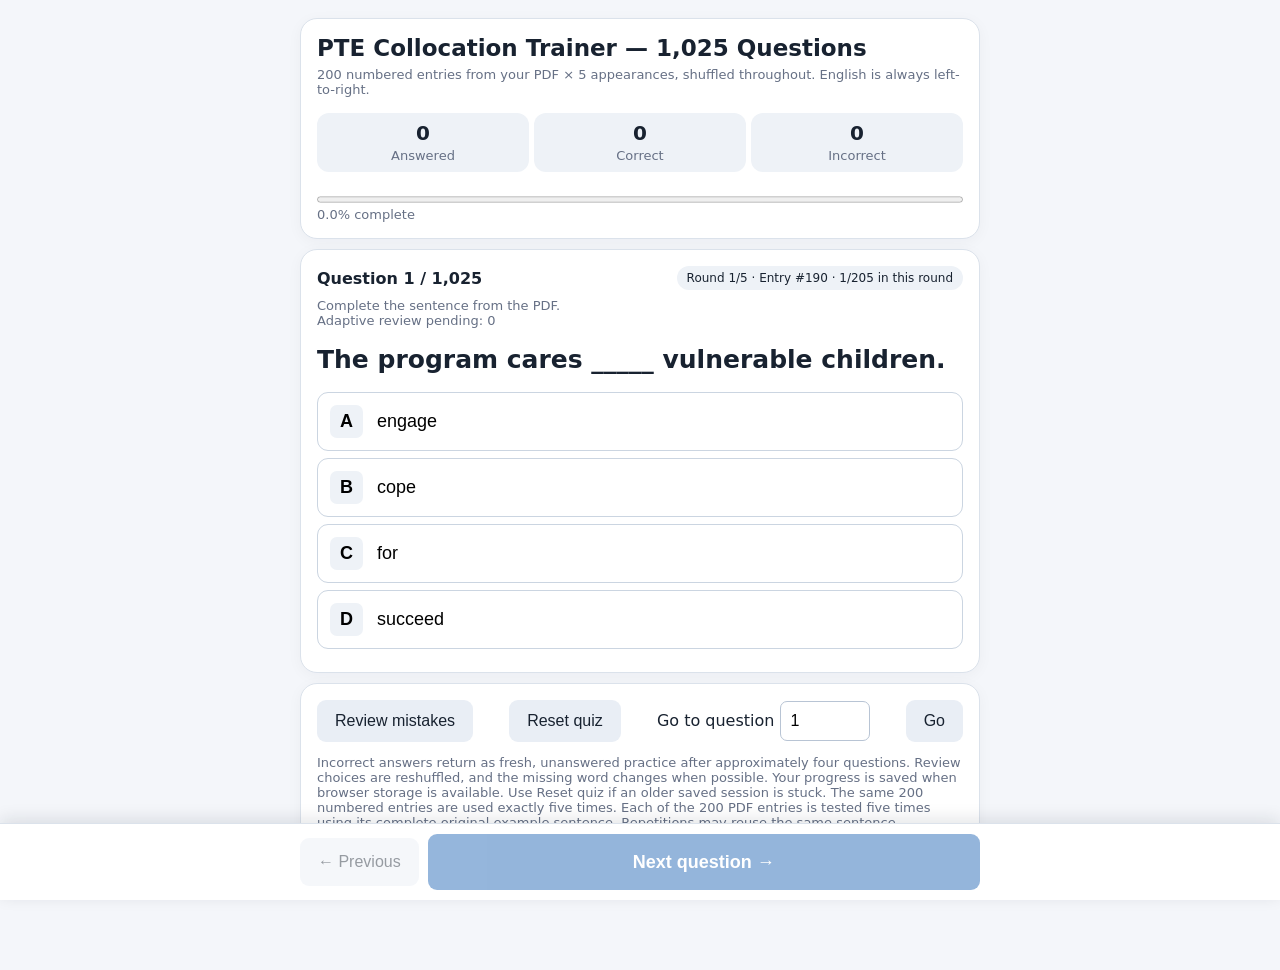
==== index.html @ 018205e3 "Publish PTE collocation trainer" ====
<!doctype html><html lang="en" dir="ltr"><head><meta charset="utf-8"><meta name="viewport" content="width=device-width,initial-scale=1"><title>PTE Trainer - Verified v6</title><style>*{box-sizing:border-box}body{font:16px system-ui,Arial,sans-serif;background:#f4f6fa;color:#182230;margin:0;padding:8px 10px 100px;direction:ltr;text-align:left}.wrap{max-width:680px;margin:auto}.card{background:white;border:1px solid #dbe2eb;border-radius:17px;padding:16px;margin:10px 0;box-shadow:0 3px 15px #1018280a}h1{font-size:23px;margin:0 0 6px}.muted{color:#667085;font-size:13px}.stats{display:grid;grid-template-columns:repeat(3,1fr);gap:10px}.stat{background:#eef2f7;border-radius:12px;padding:13px;text-align:center}.stat b{display:block;font-size:24px}progress{width:100%;height:13px;accent-color:#1264bd}.question{font-size:clamp(19px,5vw,25px);font-weight:650;line-height:1.45;direction:ltr;text-align:left;margin:14px 0;overflow-wrap:anywhere}.option{display:flex;gap:14px;align-items:center;width:100%;background:white;border:1.5px solid #cbd5e1;border-radius:11px;padding:12px;margin:7px 0;text-align:left;direction:ltr;font-size:18px;cursor:pointer}.option:disabled{cursor:default;opacity:1;color:#182230}.option.good{border-color:#13966b;background:#eaf8f1}.option.bad{border-color:#d64b4b;background:#fff0f0}.key{font-weight:700;background:#eef2f7;border-radius:7px;padding:6px 10px}button.action{border:0;background:#145db1;color:white;padding:12px 18px;border-radius:9px;font-size:16px;cursor:pointer}button.secondary{background:#e9eef5;color:#182230}button:disabled{opacity:.45;cursor:default}.controls{display:flex;gap:9px;flex-wrap:wrap;align-items:center;justify-content:space-between}.feedback{border-left:4px solid #159267;background:#f3f8f5;padding:14px;border-radius:7px;margin:15px 0}.feedback.error{border-left-color:#d64b4b;background:#fff4f4}.explanation{direction:ltr;text-align:left;font-size:15px}.hidden{display:none}input{width:90px;padding:10px;border:1px solid #b8c4d4;border-radius:7px;font-size:16px}#reviewList{max-height:360px;overflow:auto}.small{font-size:13px}.pill{border-radius:20px;background:#eef2f7;padding:5px 10px;font-size:12px} .navdock{position:fixed;bottom:0;left:0;right:0;z-index:20;background:#fffffffa;backdrop-filter:blur(10px);border-top:1px solid #dbe2eb;padding:10px max(12px, calc((100vw - 680px)/2)) calc(10px + env(safe-area-inset-bottom));margin-top:10px;box-shadow:0 -4px 16px #1018281c}.navdock #next{min-height:56px;flex:1;font-weight:750;font-size:18px}.navdock #prev{min-height:48px}.feedback{margin:9px 0;padding:10px}.feedback p{margin:7px 0}.stats{gap:5px}.stat{padding:8px}.stat b{font-size:20px}.option{min-height:52px}.question{min-height:0}@media(max-width:480px){h1{font-size:20px}.card{border-radius:14px}.pill{font-size:11px}.controls{gap:7px}.navdock #prev{padding:10px;font-size:13px}} </style></head><body><main class="wrap"><div class="card"><h1>PTE Collocation Trainer — 1,000 Questions</h1><div class="muted">200 numbered entries from your PDF × 5 appearances, shuffled throughout. English is always left-to-right.</div><div class="stats" style="margin:16px 0"><div class="stat"><b id="done">0</b><span class="muted">Answered</span></div><div class="stat"><b id="right">0</b><span class="muted">Correct</span></div><div class="stat"><b id="wrong">0</b><span class="muted">Incorrect</span></div></div><progress id="bar" max="1000" value="0"></progress><div class="muted" id="pct">0% complete</div></div><section class="card" id="quiz"><div class="controls"><strong id="number"></strong><span class="pill" id="source"></span></div><div class="muted" style="margin-top:8px">Complete the sentence from the PDF.</div><div id="reviewStatus" class="muted small"></div><div class="question" id="prompt"></div><div id="options"></div><div id="feedback" class="feedback hidden" aria-live="polite"></div><div class="controls navdock"><button class="action secondary" id="prev">← Previous</button><button class="action" id="next">Next question →</button></div></section><section class="card"><div class="controls"><button class="action secondary" id="review">Review mistakes</button><button class="action secondary" id="reset">Reset quiz</button><label>Go to question <input id="jump" type="number" min="1" max="1000" value="1"></label><button class="action secondary" id="go">Go</button></div><div id="reviewList" class="hidden"></div><p class="muted small">Incorrect answers return as fresh, unanswered practice after approximately four questions. Review choices are reshuffled, and the missing word changes when possible. Your progress is saved when browser storage is available. Use Reset quiz if an older saved session is stuck. The same 200 numbered entries are used exactly five times. Each of the 200 PDF entries is tested five times using its complete original example sentence. Repetitions may reuse the same sentence.</p></section></main><script>
const source=[[1, "significant impact"], [2, "growing concern"], [3, "widespread belief"], [4, "crucial role"], [5, "key factor"], [6, "fundamental principle"], [7, "major challenge"], [8, "potential benefits"], [9, "extensive research"], [10, "robust evidence"], [11, "common practice"], [12, "urgent need"], [13, "comprehensive review"], [14, "broad consensus"], [15, "substantial increase"], [16, "rapid growth"], [17, "critical issue"], [18, "vital importance"], [19, "complex process"], [20, "long-term effects"], [21, "short-term gains"], [22, "primary source"], [23, "secondary source"], [24, "central argument"], [25, "leading cause"], [26, "distinct advantage"], [27, "inherent risk"], [28, "remarkable achievement"], [29, "lasting impact"], [30, "immediate consequences"], [31, "valuable insights"], [32, "reasonable explanation"], [33, "plausible hypothesis"], [34, "compelling argument"], [35, "severe limitations"], [36, "notable exception"], [37, "striking contrast"], [38, "significant challenge"], [39, "relevant information"], [40, "accurate data"], [41, "sustainable development"], [42, "valuable insights"], [43, "academic performance"], [44, "economic growth"], [45, "cultural diversity"], [46, "global trade"], [47, "social inequality"], [48, "public awareness"], [49, "human behaviour"], [50, "natural resources"], [51, "conduct research"], [52, "raise awareness"], [53, "reach a consensus"], [54, "reach a conclusion"], [55, "draw a conclusion"], [56, "draw attention"], [57, "provide evidence"], [58, "provide insight"], [59, "play a role"], [60, "pose a threat"], [61, "pose a challenge"], [62, "take action"], [63, "take measures"], [64, "make progress"], [65, "make a decision"], [66, "make a contribution"], [67, "express an opinion"], [68, "carry out a study"], [69, "gather information"], [70, "obtain permission"], [71, "launch a campaign"], [72, "implement a policy"], [73, "adopt an approach"], [74, "achieve a goal"], [75, "meet a target"], [76, "meet demand"], [77, "meet a need"], [78, "overcome obstacles"], [79, "tackle a problem"], [80, "address an issue"], [81, "face challenges"], [82, "solve a problem"], [83, "ask a question"], [84, "answer a question"], [85, "raise a question"], [86, "give an example"], [87, "set an example"], [88, "follow a pattern"], [89, "break a record"], [90, "save time"], [91, "save money"], [92, "spend time"], [93, "gain experience"], [94, "gain access"], [95, "lose interest"], [96, "pay attention"], [97, "take responsibility"], [98, "take advantage"], [99, "take risks"], [100, "meet expectations"], [101, "climate change"], [102, "population growth"], [103, "market demand"], [104, "consumer behaviour"], [105, "policy framework"], [106, "research findings"], [107, "data analysis"], [108, "supply chain"], [109, "income inequality"], [110, "gender equality"], [111, "human rights"], [112, "public opinion"], [113, "government policy"], [114, "market value"], [115, "job opportunity"], [116, "life expectancy"], [117, "risk factor"], [118, "case study"], [119, "time frame"], [120, "role model"], [121, "peer pressure"], [122, "quality control"], [123, "customer service"], [124, "family background"], [125, "decision-making"], [126, "highly effective"], [127, "highly controversial"], [128, "widely recognised"], [129, "widely accepted"], [130, "deeply rooted"], [131, "deeply concerned"], [132, "closely linked"], [133, "closely related"], [134, "extremely important"], [135, "extremely difficult"], [136, "fundamentally different"], [137, "fundamentally changed"], [138, "significantly higher"], [139, "significantly lower"], [140, "perfectly suited"], [141, "entirely dependent"], [142, "partly responsible"], [143, "directly involved"], [144, "strongly influenced"], [145, "strictly prohibited"], [146, "relatively stable"], [147, "remarkably similar"], [148, "increasingly popular"], [149, "readily available"], [150, "universally acknowledged"], [151, "aware of"], [152, "consistent with"], [153, "responsible for"], [154, "subject to"], [155, "dependent on"], [156, "opposed to"], [157, "relevant to"], [158, "similar to"], [159, "essential to"], [160, "vulnerable to"], [161, "capable of"], [162, "typical of"], [163, "critical of"], [164, "familiar with"], [165, "different from"], [166, "compatible with"], [167, "accessible to"], [168, "beneficial to"], [169, "suitable for"], [170, "proud of"], [171, "contribute to"], [172, "result in"], [173, "rely on"], [174, "depend on"], [175, "account for"], [176, "focus on"], [177, "refer to"], [178, "deal with"], [179, "cope with"], [180, "benefit from"], [181, "suffer from"], [182, "participate in"], [183, "engage in"], [184, "agree with"], [185, "apply for"], [186, "consist of"], [187, "succeed in"], [188, "interfere with"], [189, "specialise in"], [190, "care for"], [191, "an increase in"], [192, "a decline in"], [193, "a rise in"], [194, "a fall in"], [195, "approach to"], [196, "access to"], [197, "demand for"], [198, "response to"], [199, "lack of"], [200, "alternative to"]];
source[source.findIndex(([id])=>id===42)]=[42,"clear distinction"];
source.push([201,"strong correlation"],[202,"practical implications"],[203,"empirical evidence"],[204,"address concerns"],[205,"broaden horizons"]);
function makeRand(seed){return()=>{seed=(Math.imul(seed,1664525)+1013904223)>>>0;return seed/4294967296}}
const STORAGE_VERSION='v8';
const ORDER_SEED_KEY='pte_order_seed_v8';
const REVIEW_INTERVAL=2;
function newSeed(){const values=new Uint32Array(1);if(globalThis.crypto?.getRandomValues){globalThis.crypto.getRandomValues(values);return values[0]}return(Date.now()^Math.floor(Math.random()*4294967296))>>>0}
let quizSeed;try{const storedSeed=localStorage.getItem(ORDER_SEED_KEY);quizSeed=storedSeed===null?NaN:Number(storedSeed);if(!Number.isInteger(quizSeed)||quizSeed<0||quizSeed>4294967295){quizSeed=newSeed();localStorage.setItem(ORDER_SEED_KEY,String(quizSeed))}}catch(e){quizSeed=newSeed()}
const random=makeRand(quizSeed);
const entries=source.map(([id,p])=>({id,p,group:id<=50?0:id<=100?1:id<=125?2:id<=150?3:id<=170?4:id<=190?5:6}));
const ROUND_SIZE=entries.length,TOTAL_QUESTIONS=ROUND_SIZE*5,LAST_INDEX=TOTAL_QUESTIONS-1;
let questions=[];for(let cycle=0;cycle<5;cycle++){let batch=entries.map(e=>({...e,cycle}));for(let i=batch.length-1;i>0;i--){let j=Math.floor(random()*(i+1));[batch[i],batch[j]]=[batch[j],batch[i]]}questions.push(...batch)}
const examples={"1": "The policy had a significant impact on poverty rates.", "2": "There is growing concern about data privacy.", "3": "There is a widespread belief that exercise improves mood.", "4": "Bees play a crucial role in pollination.", "5": "Education is a key factor in economic mobility.", "6": "Equality is a fundamental principle of democratic societies.", "7": "Climate change poses a major challenge for coastal cities.", "8": "Researchers highlighted the potential benefits of AI in medicine.", "9": "Extensive research has linked sleep to memory consolidation.", "10": "There is robust evidence that smoking causes lung disease.", "11": "Recycling has become a common practice in modern cities.", "12": "There is an urgent need for investment in public transport.", "13": "The report provides a comprehensive review of the sector.", "14": "There is a broad consensus among scientists on this issue.", "15": "The data showed a substantial increase in solar installations.", "16": "The region has seen rapid growth in its technology sector.", "17": "Water scarcity is a critical issue in arid regions.", "18": "Sleep is of vital importance for cognitive performance.", "19": "Protein synthesis is a complex process.", "20": "The study examined the long- term effects of early education.", "21": "Short-term gains often come at the cost of long-term stability.", "22": "Solar energy is a primary source of renewable power.", "23": "Journal articles are secondary sources in historical research.", "24": "The central argument of the paper is well-supported.", "25": "Smoking is a leading cause of preventable death.", "26": "Electric vehicles offer a distinct advantage in emissions.", "27": "There is an inherent risk in any new technology.", "28": "The telescope's launch was a remarkable achievement.", "29": "The reforms had a lasting impact on public education.", "30": "The storm had immediate consequences for local infrastructure.", "31": "The report offered valuable insights into consumer trends.", "32": "The researcher provided a reasonable explanation for the results.", "33": "The plausible hypothesis is that temperature drives migration.", "34": "The author makes a compelling argument for reform.", "35": "The study had severe limitations in sample size.", "36": "Denmark is a notable exception to this European trend.", "37": "There is a striking contrast between urban and rural outcomes.", "38": "Retention of older workers remains a significant challenge.", "39": "The report contains all the relevant information.", "40": "The analysis requires accurate data from multiple sources.", "41": "Sustainable development balances growth with environmental care.", "42": "The report offered valuable insights into consumer trends.", "43": "Sleep quality is linked to academic performance.", "44": "Economic growth has slowed in several advanced economies.", "45": "Cultural diversity is a strength of modern universities.", "46": "Global trade patterns have shifted since 2020.", "47": "Social inequality remains a pressing concern.", "48": "Campaigns aim to raise public awareness of recycling.", "49": "Human behaviour is shaped by both genetics and environment.", "50": "Many economies depend heavily on natural resources.", "51": "The team conducted research on deep-sea ecosystems.", "52": "The initiative aims to raise awareness of mental health.", "53": "The committee reached a consensus after long debate.", "54": "The researchers reached a conclusion after three years.", "55": "We cannot yet draw a firm conclusion from limited data.", "56": "The study draws attention to inequality in healthcare.", "57": "The fossil record provides evidence of rapid evolution.", "58": "The research provides insight into consumer decision-making.", "59": "Language plays a role in shaping cultural identity.", "60": "Invasive species pose a threat to local biodiversity.", "61": "Aging populations pose a challenge for healthcare systems.", "62": "Governments must take action on climate change.", "63": "The company took measures to reduce emissions.", "64": "The team has made significant progress on the project.", "65": "Investors must make a decision based on available information.", "66": "She made a major contribution to the field.", "67": "Participants were invited to express an opinion.", "68": "Researchers carried out a study on urban sleep patterns.", "69": "The survey gathered information from 5,000 households.", "70": "Researchers obtained permission before contacting participants.", "71": "The charity launched a campaign to improve literacy.", "72": "The city implemented a policy to reduce plastic waste.", "74": "Most students struggle to achieve this goal without support.", "75": "The company failed to meet its emissions target.", "76": "Supply could not meet demand during the peak season.", "77": "The new service aims to meet a growing need.", "78": "Startups often have to overcome significant obstacles.", "79": "Policymakers must tackle the problem of affordable housing.", "80": "The report addresses the issue of workplace stress.", "81": "Rural hospitals face particular challenges with staffing.", "82": "Technology alone cannot solve this problem.", "83": "The journalist asked a direct question.", "84": "The spokesperson refused to answer the question.", "86": "Let me give an example of how this works in practice.", "87": "The CEO wanted to set an example through her actions.", "88": "The migration follows a predictable seasonal pattern.", "89": "The athlete broke the world record in 2023.", "90": "Using templates can save time during preparation.", "91": "Switching suppliers could save the business money.", "92": "They spend time reviewing every submission.", "93": "Interns gain valuable experience during placement.", "94": "Only authorised staff gain access to the database.", "95": "Students lose interest when lessons are not engaging.", "96": "Drivers must pay attention to road conditions.", "97": "Managers should take responsibility for their decisions.", "98": "Some companies take advantage of tax loopholes.", "99": "Successful entrepreneurs take calculated risks.", "100": "The film failed to meet audience expectations.", "101": "Climate change is reshaping coastal ecosystems.", "102": "Population growth places pressure on urban services.", "103": "Market demand for electric vehicles is rising quickly.", "104": "Consumer behaviour has shifted since the pandemic.", "105": "A robust policy framework is essential for implementation.", "106": "The research findings were published in Nature.", "107": "The report includes detailed data analysis.", "108": "Global supply chains were disrupted during the crisis.", "109": "Income inequality has widened in many developed economies.", "110": "Gender equality remains a key policy objective.", "112": "Public opinion has shifted on this issue.", "113": "Government policy has strongly favoured renewable energy.", "114": "The company's market value has doubled since 2022.", "115": "The region offers many job opportunities in technology.", "116": "Life expectancy has risen steadily in most countries.", "117": "Smoking is a major risk factor for heart disease.", "118": "The report includes a case study of Copenhagen.", "119": "The project has a tight time frame.", "120": "Teachers serve as role models for young students.", "121": "Peer pressure strongly influences adolescent behaviour.", "122": "Strict quality control is essential in manufacturing.", "123": "Good customer service builds brand loyalty.", "124": "Family background influences educational outcomes.", "125": "Decision-making under uncertainty is a core skill.", "126": "The intervention was highly effective.", "127": "The policy remains highly controversial.", "128": "Her work is widely recognised in the field.", "129": "The theory is widely accepted among biologists.", "130": "The tradition is deeply rooted in local culture.", "131": "Residents are deeply concerned about flooding.", "132": "The two variables are closely linked.", "133": "These species are closely related.", "134": "Early detection is extremely important.", "135": "Quitting smoking can be extremely difficult.", "136": "The two models are fundamentally different.", "137": "The internet has fundamentally changed how we communicate.", "138": "Rural infection rates were significantly higher.", "139": "The new design has significantly lower energy use.", "140": "The soil is perfectly suited to vineyards.", "141": "The region is entirely dependent on seasonal tourism.", "142": "Industrial emissions are partly responsible for smog.", "143": "The CEO was directly involved in the negotiations.", "144": "The painter was strongly influenced by Impressionism.", "145": "Smoking is strictly prohibited in all public buildings.", "146": "The economy has remained relatively stable", "147": "The two languages are remarkably similar.", "148": "Electric bikes are becoming increasingly popular.", "149": "Information is now readily available online.", "150": "The threat is universally acknowledged by experts.", "151": "Investors should be aware of the risks.", "152": "The data is consistent with earlier studies.", "153": "Local councils are responsible for waste collection.", "154": "All applications are subject to review.", "155": "The economy is dependent on seasonal tourism.", "156": "Many residents are opposed to the new proposal.", "157": "These findings are relevant to urban planners.", "158": "This method is similar to previous approaches.", "159": "Good sleep is essential to cognitive function.", "160": "Coastal cities are vulnerable to flooding.", "162": "This behaviour is typical of the species.", "163": "The report was critical of current regulations.", "164": "Students should be familiar with the format.", "165": "This approach is different from traditional methods.", "166": "The software is compatible with most systems.", "167": "The service is accessible to everyone.", "168": "Exercise is beneficial to both body and mind.", "169": "This material is suitable for outdoor use.", "170": "The team is proud of their achievement.", "171": "Regular exercise contributes to mental health.", "172": "The policy resulted in lower emissions.", "173": "Many communities rely on seasonal rainfall.", "174": "The outcome depends on cooperation.", "175": "This factor accounts for most of the variation.", "176": "The chapter focuses on industrial policy.", "177": "The author refers to several classic studies.", "178": "The book deals with environmental law.", "179": "Families struggle to cope with rising costs.", "180": "Students benefit from small class sizes.", "181": "Many elderly people suffer from chronic loneliness.", "182": "Students participate in weekly discussions.", "183": "Children engage in creative play naturally.", "184": "The critics largely agree with the conclusion.", "185": "Candidates must apply for a visa in advance.", "186": "The team consists of five researchers.", "187": "The startup succeeded in entering the market.", "188": "Noise can interfere with concentration.", "189": "The firm specialises in renewable energy.", "190": "The program cares for vulnerable children.", "191": "There was an increase in public investment.", "192": "The report showed a decline in readership.", "193": "A rise in global temperatures has been recorded.", "194": "A fall in employment followed the closures.", "195": "The new approach to treatment shows promise.", "196": "Equal access to education is a key objective.", "197": "Demand for sustainable products continues to grow.", "198": "The rapid response to the outbreak saved lives.", "199": "A lack of data hampered the investigation.", "200": "Cycling is a healthy alternative to driving.", "73": "The school adopted a new approach to assessment.", "85": "These results raise important questions about the method.", "111": "Human rights principles underpin the convention.", "161": "The new device is capable of measuring at nano-scale."};
Object.assign(examples,{42:"The report makes a clear distinction between correlation and causation.",201:"The study found a strong correlation between sleep and memory.",202:"These findings have practical implications for public policy.",203:"The claim is supported by empirical evidence from several studies.",204:"The revised policy addresses concerns raised by local residents.",205:"International study can broaden horizons and build confidence."});
questions=questions.map(q=>{
 const sentence=examples[q.id];const words=q.p.split(' ');
 let position=(q.cycle%2===0?words.length-1:0);
 let target=words[position];let pattern=sentence;let correct=target;
 const escaped=target.replace(/[.*+?^${}()|[\]\\]/g,'\\$&');
 let re=new RegExp('\\b'+escaped+'\\b','i');
 if(!re.test(sentence)){
  const forms={conduct:'conducted',raise:'raised',reach:'reached',draw:'draws',provide:'provides',play:'plays',pose:'poses',take:'took',make:'made',express:'expressed',carry:'carried',gather:'gathered',obtain:'obtained',launch:'launched',implement:'implemented',adopt:'adopted',achieve:'achieved',meet:'met',overcome:'overcome',tackle:'tackled',address:'addresses',face:'faces',solve:'solve',ask:'asked',answer:'answer',give:'give',set:'set',follow:'follows',break:'broke',save:'save',spend:'spend',gain:'gain',lose:'lose',pay:'pay',climate:'Climate',job:'job',source:'sources',opportunity:'opportunities',finding:'findings',risk:'risks',role:'roles',effect:'effects',consequence:'consequences',insight:'insights',question:'questions',challenge:'challenges',study:'study'};
  if(forms[target]){re=new RegExp('\\b'+forms[target]+'\\b','i');correct=forms[target]}
 }
 if(!re.test(sentence)){
   for(const w of words){const x=new RegExp('\\b'+w.replace(/[.*+?^${}()|[\]\\]/g,'\\$&')+'\\b','i');if(x.test(sentence)){re=x;correct=w;break}}
 }
 if(re.test(sentence)){pattern=sentence.replace(re,'_____')}
 else {pattern='Complete the collocation: '+words.map((w,i)=>i===position?'_____':w).join(' ')+' — Context: '+sentence;correct=target}
 let pool=[...new Set(entries.filter(e=>e.id!==q.id&&e.group===q.group).flatMap(e=>e.p.split(' ')).filter(w=>w.toLowerCase()!==correct.toLowerCase()&&w.length>1))];
 for(let i=pool.length-1;i>0;i--){let j=Math.floor(random()*(i+1));[pool[i],pool[j]]=[pool[j],pool[i]]}
 let opts=[correct,...pool.slice(0,3)];for(let i=opts.length-1;i>0;i--){let j=Math.floor(random()*(i+1));[opts[i],opts[j]]=[opts[j],opts[i]]}
 return {...q,correct,opts,prompt:pattern,sentence};
});
let reviewQueue=[];let reviewCounter=0;let activeReview=null;let reviewAnswer=null;let reviewVariant=null;let retrySerial=0;
function freshReview(q){
  const words=q.p.split(' ');
  const oldBlank=q.correct;
  const candidates=words.filter(w=>new RegExp('\\b'+w.replace(/[.*+?^${}()|[\]\\]/g,'\\$&')+'\\b','i').test(q.sentence));
  let target=candidates.find(w=>w.toLowerCase()!==String(oldBlank).toLowerCase())||candidates[0]||q.correct;
  let re=new RegExp('\\b'+target.replace(/[.*+?^${}()|[\]\\]/g,'\\$&')+'\\b','i');
  let prompt=re.test(q.sentence)?q.sentence.replace(re,'_____'):q.prompt;
  if(prompt===q.prompt&&candidates.length>1){target=candidates.find(w=>w.toLowerCase()!==q.correct.toLowerCase())||target;re=new RegExp('\\b'+target+'\\b','i');prompt=q.sentence.replace(re,'_____')}
  if(prompt===q.prompt)target=q.correct;
  const pool=[...new Set(entries.filter(e=>e.id!==q.id&&e.group===q.group).flatMap(e=>e.p.split(' ')).filter(w=>w.toLowerCase()!==target.toLowerCase()&&w.length>1))];
  let rand=makeRand(83471+retrySerial*37+q.id);
  for(let i=pool.length-1;i>0;i--){let j=Math.floor(rand()*(i+1));[pool[i],pool[j]]=[pool[j],pool[i]]}
  let opts=[target,...pool.slice(0,3)];for(let i=opts.length-1;i>0;i--){let j=Math.floor(rand()*(i+1));[opts[i],opts[j]]=[opts[j],opts[i]]}
  return {...q,correct:target,opts,prompt};
}
try{reviewQueue=JSON.parse(localStorage.getItem('pte_adaptive_queue_v4')||'[]');reviewCounter=Number(localStorage.getItem('pte_adaptive_counter_v4')||0)}catch(e){};let answers={};try{answers=JSON.parse(localStorage.getItem('pte_answers_v8')||'{}')}catch(e){};let current=0;try{current=Number(localStorage.getItem('pte_index_v8')||0)}catch(e){};if(!Array.isArray(reviewQueue))reviewQueue=[];if(!answers||typeof answers!=='object'||Array.isArray(answers))answers={};if(!(current>=0&&current<TOTAL_QUESTIONS))current=0;reviewQueue=[...new Set(reviewQueue.filter(x=>Number.isInteger(x)&&x>=0&&x<TOTAL_QUESTIONS&&answers[x]!==undefined&&answers[x]!==questions[x].correct))];if(!Number.isFinite(reviewCounter)||reviewCounter<0)reviewCounter=0;
const el=id=>document.getElementById(id);function save(){try{localStorage.setItem('pte_answers_v8',JSON.stringify(answers));localStorage.setItem('pte_index_v8',String(current));localStorage.setItem('pte_adaptive_queue_v4',JSON.stringify(reviewQueue));localStorage.setItem('pte_adaptive_counter_v4',String(reviewCounter))}catch(e){}}
function render(){const q=activeReview!==null?reviewVariant:questions[current],given=activeReview!==null?(reviewAnswer===null?undefined:reviewAnswer):answers[current];el('number').textContent=activeReview!==null?`Extra practice · Entry #${q.id}`:`Question ${current+1} / ${TOTAL_QUESTIONS.toLocaleString()}`;el('source').textContent=activeReview!==null?'Mistake reinforcement':`Round ${q.cycle+1}/5 · Entry #${q.id} · ${((current%ROUND_SIZE)+1)}/${ROUND_SIZE} in this round`;el('reviewStatus').textContent=`Adaptive review pending: ${reviewQueue.length}${activeReview!==null?' · Retry until correct':''}`;el('prompt').textContent=q.prompt;el('jump').value=current+1;el('jump').max=TOTAL_QUESTIONS;let opts=el('options');opts.innerHTML='';q.opts.forEach((option,i)=>{const b=document.createElement('button');b.className='option'+(given!==undefined?(option===q.correct?' good':option===given?' bad':''):'');b.disabled=given!==undefined;const k=document.createElement('span');k.className='key';k.textContent='ABCD'[i];b.append(k,document.createTextNode(option));b.onclick=()=>{if(activeReview!==null){reviewAnswer=option;save();render();return}answers[current]=option;if(option!==q.correct&&!reviewQueue.includes(current))reviewQueue.push(current);save();render()};opts.appendChild(b)});let f=el('feedback');if(given!==undefined){f.className='feedback'+(given!==q.correct?' error':'');f.innerHTML='';const head=document.createElement('strong');head.textContent=given===q.correct?'✓ Correct':'✕ Incorrect';const expr=document.createElement('p');expr.textContent=`Correct collocation: ${q.p} | Full sentence: ${q.sentence}`;const ar=document.createElement('div');ar.className='explanation';ar.textContent=given===q.correct?'Correct. Remember the complete collocation in its original word order.':'The correct answer is shown above. Study the original word order and the full example sentence.';f.append(head,expr,ar)}else f.className='hidden';el('prev').disabled=current===0;el('next').disabled=given===undefined;el('next').textContent=activeReview!==null?'Continue →':(current===LAST_INDEX?'Finish / Review →':'Next question →');let done=Object.keys(answers).length;let right=Object.entries(answers).filter(([i,v])=>questions[+i]?.correct===v).length;el('done').textContent=done;el('right').textContent=right;el('wrong').textContent=done-right;el('bar').max=TOTAL_QUESTIONS;el('bar').value=done;el('pct').textContent=`${(done/TOTAL_QUESTIONS*100).toFixed(1)}% complete`;save()}
el('next').onclick=()=>{
  const isReview=activeReview!==null;
  const answeredNow=isReview?reviewAnswer!==null:answers[current]!==undefined;
  if(!answeredNow)return;
  if(isReview){
    const reviewedIndex=activeReview;
    const passed=reviewAnswer===reviewVariant.correct;
    reviewQueue=reviewQueue.filter(x=>x!==reviewedIndex);
    if(!passed)reviewQueue.push(reviewedIndex);
    activeReview=null;reviewAnswer=null;reviewVariant=null;
    // A retry is an extra question: never skip the pending main question.
    reviewCounter=0;
    // Resume the main question that was waiting while the review appeared.
    while(current<LAST_INDEX&&answers[current]!==undefined)current++;save();render();return;
  }
  // Advance the main cursor BEFORE displaying an extra review.
  // Otherwise returning from review shows the already answered question again.
  if(current<LAST_INDEX)current++;
  while(current<LAST_INDEX&&answers[current]!==undefined)current++;
  reviewCounter++;
  if(reviewQueue.length&&reviewCounter>=REVIEW_INTERVAL){
    const pending=reviewQueue.find(x=>Number.isInteger(x)&&x>=0&&x<TOTAL_QUESTIONS);
    if(pending!==undefined){
      activeReview=pending;reviewAnswer=null;retrySerial++;
      reviewVariant=freshReview(questions[pending]);
      reviewCounter=0;save();render();return;
    }
  }
  if(current===LAST_INDEX&&answers[LAST_INDEX]!==undefined&&reviewQueue.length){
    activeReview=reviewQueue[0];reviewAnswer=null;retrySerial++;
    reviewVariant=freshReview(questions[activeReview]);
  }else if(current===LAST_INDEX&&answers[LAST_INDEX]!==undefined&&!reviewQueue.length){
    alert(`All ${TOTAL_QUESTIONS.toLocaleString()} main questions completed.`);
  }
  save();render();
};el('reset').onclick=()=>{if(confirm('Reset all answers, reshuffle all collocations, and start again?')){try{['pte_answers_v8','pte_index_v8','pte_adaptive_queue_v4','pte_adaptive_counter_v4',ORDER_SEED_KEY].forEach(key=>localStorage.removeItem(key))}catch(e){};location.reload()}};el('prev').onclick=()=>{activeReview=null;reviewAnswer=null;reviewVariant=null;if(current>0){current--;render()}};el('go').onclick=()=>{let n=Number(el('jump').value);if(Number.isInteger(n)&&n>=1&&n<=TOTAL_QUESTIONS){activeReview=null;reviewAnswer=null;reviewVariant=null;current=n-1;render()}};el('review').onclick=()=>{const list=el('reviewList');list.innerHTML='';let errors=Object.keys(answers).map(Number).filter(i=>answers[i]!==questions[i].correct);if(!errors.length)list.textContent='No incorrect answers yet.';errors.forEach(i=>{let b=document.createElement('button');b.className='option';b.textContent=`Question ${i+1}: ${questions[i].p}`;b.onclick=()=>{activeReview=null;reviewVariant=null;current=i;list.classList.add('hidden');render()};list.appendChild(b)});list.classList.toggle('hidden')};const title=document.querySelector?.('h1');if(title)title.textContent=`PTE Collocation Trainer — ${TOTAL_QUESTIONS.toLocaleString()} Questions`;const help=document.querySelector?.('section.card .muted.small');if(help)help.textContent=`Incorrect answers return as fresh, unanswered practice after two main questions. Review choices are reshuffled, and the missing word changes when possible. Your progress and random order are saved in this browser. Reset quiz creates a new shuffle. All ${ROUND_SIZE} unique collocations appear exactly once in each of five rounds; adaptive retries are extra and never replace a main question.`;render();
</script></body></html>
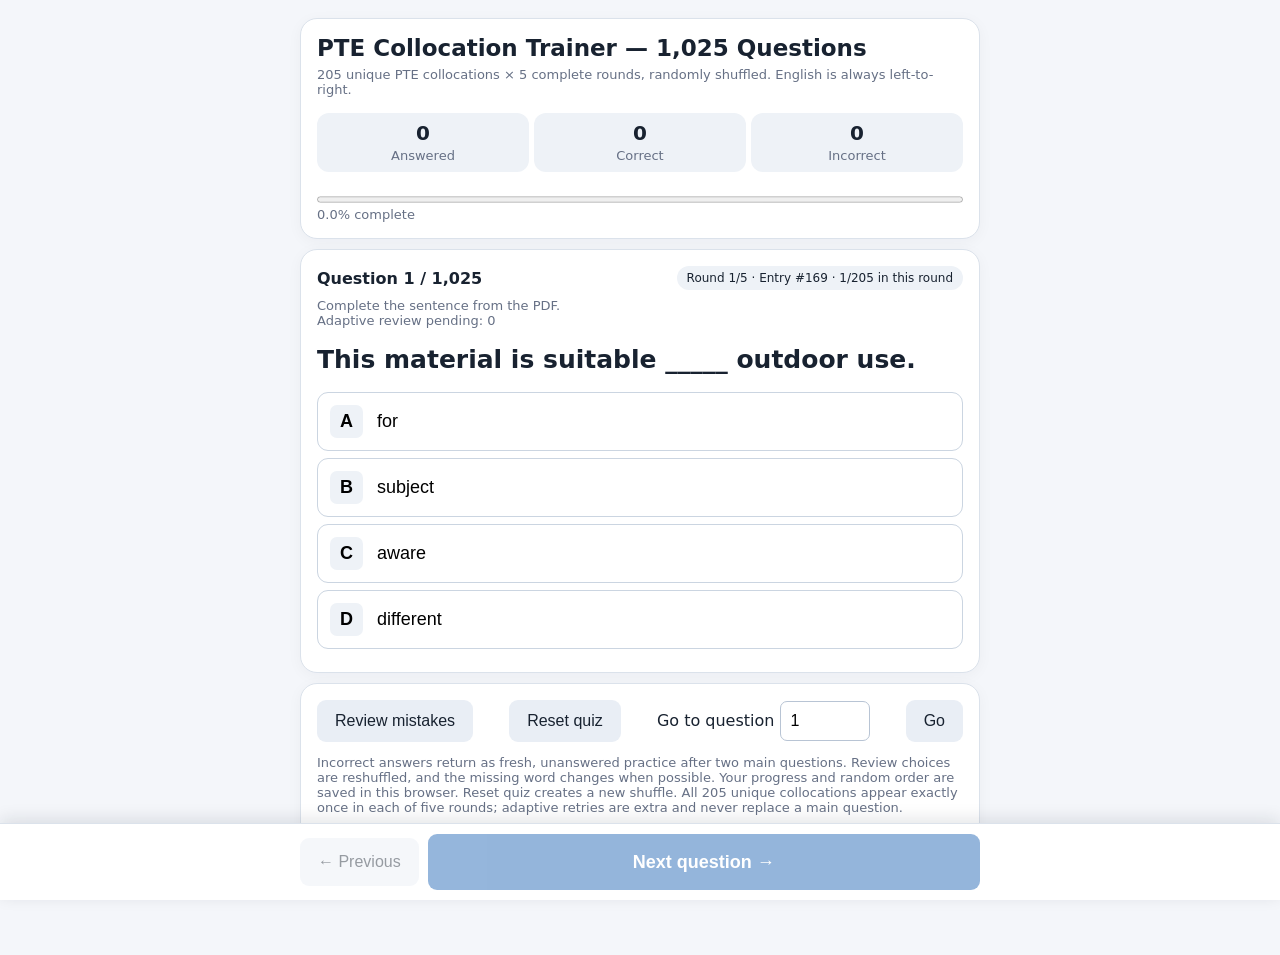
==== commit ac3b2f2e: "Correct displayed totals and adaptive-review guidance" ====
--- a/index.html
+++ b/index.html
@@ -88,6 +88,6 @@
     alert(`All ${TOTAL_QUESTIONS.toLocaleString()} main questions completed.`);
   }
   save();render();
-};el('reset').onclick=()=>{if(confirm('Reset all answers, reshuffle all collocations, and start again?')){try{['pte_answers_v8','pte_index_v8','pte_adaptive_queue_v4','pte_adaptive_counter_v4',ORDER_SEED_KEY].forEach(key=>localStorage.removeItem(key))}catch(e){};location.reload()}};el('prev').onclick=()=>{activeReview=null;reviewAnswer=null;reviewVariant=null;if(current>0){current--;render()}};el('go').onclick=()=>{let n=Number(el('jump').value);if(Number.isInteger(n)&&n>=1&&n<=TOTAL_QUESTIONS){activeReview=null;reviewAnswer=null;reviewVariant=null;current=n-1;render()}};el('review').onclick=()=>{const list=el('reviewList');list.innerHTML='';let errors=Object.keys(answers).map(Number).filter(i=>answers[i]!==questions[i].correct);if(!errors.length)list.textContent='No incorrect answers yet.';errors.forEach(i=>{let b=document.createElement('button');b.className='option';b.textContent=`Question ${i+1}: ${questions[i].p}`;b.onclick=()=>{activeReview=null;reviewVariant=null;current=i;list.classList.add('hidden');render()};list.appendChild(b)});list.classList.toggle('hidden')};const title=document.querySelector?.('h1');if(title)title.textContent=`PTE Collocation Trainer — ${TOTAL_QUESTIONS.toLocaleString()} Questions`;const help=document.querySelector?.('section.card .muted.small');if(help)help.textContent=`Incorrect answers return as fresh, unanswered practice after two main questions. Review choices are reshuffled, and the missing word changes when possible. Your progress and random order are saved in this browser. Reset quiz creates a new shuffle. All ${ROUND_SIZE} unique collocations appear exactly once in each of five rounds; adaptive retries are extra and never replace a main question.`;render();
+};el('reset').onclick=()=>{if(confirm('Reset all answers, reshuffle all collocations, and start again?')){try{['pte_answers_v8','pte_index_v8','pte_adaptive_queue_v4','pte_adaptive_counter_v4',ORDER_SEED_KEY].forEach(key=>localStorage.removeItem(key))}catch(e){};location.reload()}};el('prev').onclick=()=>{activeReview=null;reviewAnswer=null;reviewVariant=null;if(current>0){current--;render()}};el('go').onclick=()=>{let n=Number(el('jump').value);if(Number.isInteger(n)&&n>=1&&n<=TOTAL_QUESTIONS){activeReview=null;reviewAnswer=null;reviewVariant=null;current=n-1;render()}};el('review').onclick=()=>{const list=el('reviewList');list.innerHTML='';let errors=Object.keys(answers).map(Number).filter(i=>answers[i]!==questions[i].correct);if(!errors.length)list.textContent='No incorrect answers yet.';errors.forEach(i=>{let b=document.createElement('button');b.className='option';b.textContent=`Question ${i+1}: ${questions[i].p}`;b.onclick=()=>{activeReview=null;reviewVariant=null;current=i;list.classList.add('hidden');render()};list.appendChild(b)});list.classList.toggle('hidden')};document.title='PTE Trainer — Ekzellence';const title=document.querySelector?.('h1');if(title)title.textContent=`PTE Collocation Trainer — ${TOTAL_QUESTIONS.toLocaleString()} Questions`;const subtitle=document.querySelector?.('.wrap > .card .muted');if(subtitle)subtitle.textContent=`${ROUND_SIZE} unique PTE collocations × 5 complete rounds, randomly shuffled. English is always left-to-right.`;const help=document.querySelector?.('p.muted.small');if(help)help.textContent=`Incorrect answers return as fresh, unanswered practice after two main questions. Review choices are reshuffled, and the missing word changes when possible. Your progress and random order are saved in this browser. Reset quiz creates a new shuffle. All ${ROUND_SIZE} unique collocations appear exactly once in each of five rounds; adaptive retries are extra and never replace a main question.`;render();
 </script></body></html>
 
